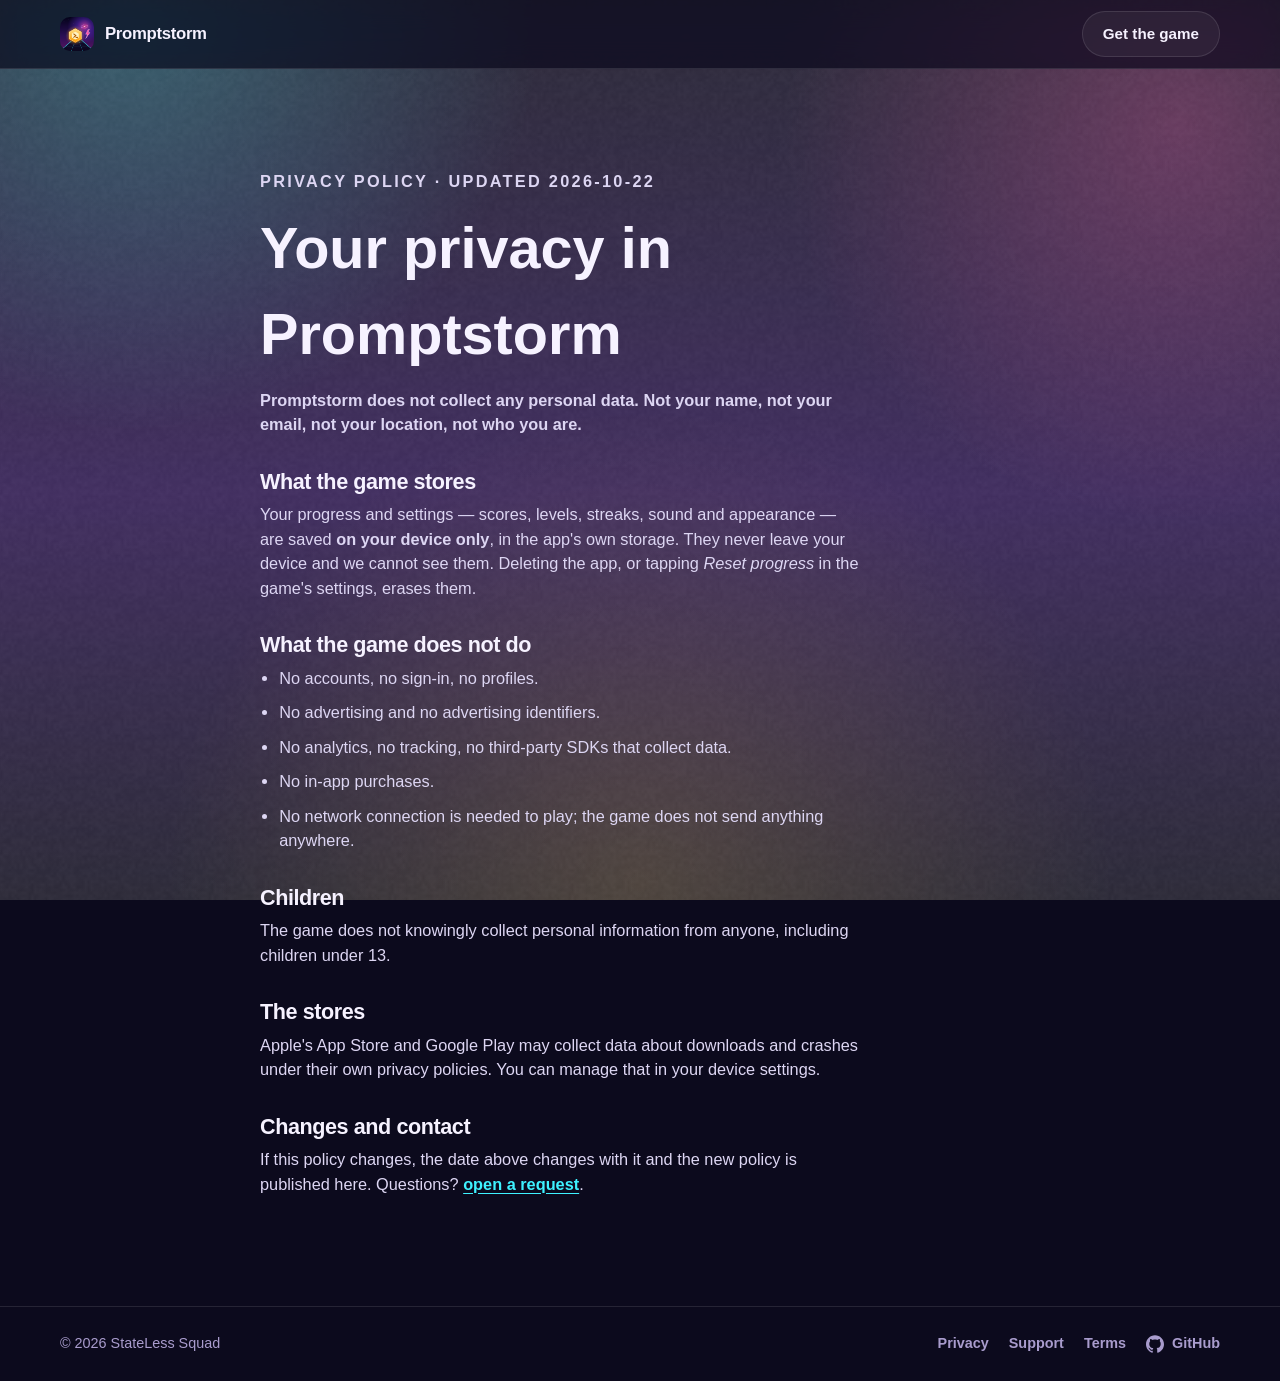
==== privacy/index.html @ 3aef5872 "site: publish Promptstorm" ====
<!doctype html>
<html lang="en" data-theme="dark">
<head>
  <meta charset="utf-8">
  <meta name="viewport" content="width=device-width, initial-scale=1, viewport-fit=cover">
  <meta name="color-scheme" content="dark">
  <title>Privacy policy — Promptstorm</title>
  <meta name="description" content="How Promptstorm handles your data: it stays on your device.">
  <meta name="keywords" content="endless runner, 3d runner, coding, developer, ai tokens, startup, neon, arcade, offline game">
  <link rel="canonical" href="https://statelesssquad.github.io/promptstorm-public/privacy/">
  <meta property="og:type" content="website">
  <meta property="og:title" content="Privacy policy — Promptstorm">
  <meta property="og:description" content="How Promptstorm handles your data: it stays on your device.">
  <meta property="og:image" content="https://statelesssquad.github.io/promptstorm-public/assets/og.png">
  <meta property="og:url" content="https://statelesssquad.github.io/promptstorm-public/privacy/">
  <meta name="twitter:card" content="summary_large_image">
  <meta name="theme-color" content="#0c0a1d">
  <meta name="apple-mobile-web-app-title" content="Promptstorm">
  <link rel="manifest" href="../manifest.webmanifest">
  <link rel="icon" href="../assets/favicon.png">
  <link rel="apple-touch-icon" href="../assets/icon.png">
  
  <link rel="stylesheet" href="../assets/style.css">
  
</head>
<body>
  <svg width="0" height="0" style="position:absolute" aria-hidden="true" focusable="false">
<symbol id="mark-apple" viewBox="0 0 24 24"><path fill="currentColor" d="M12.152 6.896c-.948 0-2.415-1.078-3.96-1.04-2.04.027-3.91 1.183-4.961 3.014-2.117 3.675-.546 9.103 1.519 12.09 1.013 1.454 2.208 3.09 3.792 3.039 1.52-.065 2.09-.987 3.935-.987 1.831 0 2.35.987 3.96.948 1.637-.026 2.676-1.48 3.676-2.948 1.156-1.688 1.636-3.325 1.662-3.415-.039-.013-3.182-1.221-3.22-4.857-.026-3.04 2.48-4.494 2.597-4.559-1.429-2.09-3.623-2.324-4.39-2.376-2-.156-3.675 1.09-4.61 1.09zM15.53 3.83c.843-1.012 1.4-2.427 1.245-3.83-1.207.052-2.662.805-3.532 1.818-.78.896-1.454 2.338-1.273 3.714 1.338.104 2.715-.688 3.559-1.701"/></symbol>
<symbol id="mark-play" viewBox="0 0 24 24"><path fill="#00A0FF" d="M1.1 1.4C1 1.7 1 2.1 1 2.6v18.8c0 .5 0 .9.1 1.2l.1.1L12 12l.1-.1L1.2 1.3l-.1.1z"/><path fill="#FFD400" d="M15.1 8.4l-3.1-3.1-.1.1L4.3 13l.1.1 7.6 7.6 3.1-3.1c.8-.8.8-2 0-2.8l-3-2.7z"/><path fill="#F342A9" d="M15.1 8.4L12 5.3 1.1 16.2c.2.2.4.3.7.5l11.2-6.3 2.1-2z"/><path fill="#20A5F7" d="M15.1 15.2L3.9 9.9c-.3-.2-.5-.3-.7-.5L15 1.6c.9-.8 1.6-.5 2 .1l6.9 6.9c.8.8.8 2 0 2.8l-6.8 6.8z"/></symbol>
<symbol id="mark-web" viewBox="0 0 24 24"><path fill="currentColor" d="M12 2a10 10 0 1 0 0 20 10 10 0 0 0 0-20Zm6.9 6h-3a15.7 15.7 0 0 0-1.4-3.6A8 8 0 0 1 18.9 8ZM12 4.1c.8 1.1 1.5 2.4 1.9 3.9h-3.8c.4-1.5 1.1-2.8 1.9-3.9ZM4.3 14a8.2 8.2 0 0 1 0-4h3.4a16.5 16.5 0 0 0 0 4H4.3Zm.8 2h3a15.7 15.7 0 0 0 1.4 3.6A8 8 0 0 1 5.1 16Zm3-8h-3a8 8 0 0 1 4.4-3.6A15.7 15.7 0 0 0 8.1 8ZM12 19.9c-.8-1.1-1.5-2.4-1.9-3.9h3.8c-.4 1.5-1.1 2.8-1.9 3.9Zm2.3-5.9H9.7a14.7 14.7 0 0 1 0-4h4.6a14.7 14.7 0 0 1 0 4Zm.3 5.6a15.7 15.7 0 0 0 1.4-3.6h3a8 8 0 0 1-4.4 3.6Zm1.7-5.6a16.5 16.5 0 0 0 0-4h3.4a8.2 8.2 0 0 1 0 4h-3.4Z"/></symbol>
<symbol id="mark-github" viewBox="0 0 24 24"><path fill="currentColor" d="M12 .297c-6.63 0-12 5.373-12 12 0 5.303 3.438 9.8 8.205 11.385.6.113.82-.258.82-.577 0-.285-.01-1.04-.015-2.04-3.338.724-4.042-1.61-4.042-1.61C4.422 18.07 3.633 17.7 3.633 17.7c-1.087-.744.084-.729.084-.729 1.205.084 1.838 1.236 1.838 1.236 1.07 1.835 2.809 1.305 3.495.998.108-.776.417-1.305.76-1.605-2.665-.3-5.466-1.332-5.466-5.93 0-1.31.465-2.38 1.235-3.22-.135-.303-.54-1.523.105-3.176 0 0 1.005-.322 3.3 1.23.96-.267 1.98-.399 3-.405 1.02.006 2.04.138 3 .405 2.28-1.552 3.285-1.23 3.285-1.23.645 1.653.24 2.873.12 3.176.765.84 1.23 1.91 1.23 3.22 0 4.61-2.805 5.625-5.475 5.92.42.36.81 1.096.81 2.22 0 1.606-.015 2.896-.015 3.286 0 .315.21.69.825.57C20.565 22.092 24 17.592 24 12.297c0-6.627-5.373-12-12-12"/></symbol>
</svg>
  <div class="aurora" aria-hidden="true"></div>
  <div class="grain" aria-hidden="true"></div>
  <header class="nav">
    <div class="wrap">
      <a class="logo" href="../">
        <img src="../assets/icon.png" alt="" width="34" height="34">
        Promptstorm
      </a>
      <a class="btn btn-ghost" href="../#get">Get the game</a>
    </div>
  </header>
  <main id="top"><article class="legal">
    <div class="wrap narrow">
      <p class="eyebrow">Privacy policy · updated 2026-10-22</p>
      <h1>Your privacy in Promptstorm</h1>
      <p class="lede">Promptstorm does not collect any personal data. Not your name, not your email, not your location, not who you are.</p>

      <h2>What the game stores</h2>
      <p>Your progress and settings — scores, levels, streaks, sound and appearance — are saved <strong>on your device only</strong>, in the app's own storage. They never leave your device and we cannot see them. Deleting the app, or tapping <em>Reset progress</em> in the game's settings, erases them.</p>

      <h2>What the game does not do</h2>
      <ul>
        <li>No accounts, no sign-in, no profiles.</li>
        <li>No advertising and no advertising identifiers.</li>
        <li>No analytics, no tracking, no third-party SDKs that collect data.</li>
        <li>No in-app purchases.</li>
        <li>No network connection is needed to play; the game does not send anything anywhere.</li>
      </ul>

      
      
      

      <h2>Children</h2><p>The game does not knowingly collect personal information from anyone, including children under 13.</p>

      <h2>The stores</h2>
      <p>Apple's App Store and Google Play may collect data about downloads and crashes under their own privacy policies. You can manage that in your device settings.</p>

      <h2>Changes and contact</h2>
      <p>If this policy changes, the date above changes with it and the new policy is published here. Questions? <a href="https://github.com/StatelessSquad/promptstorm-public/issues" rel="noopener">open a request</a>.</p>
    </div>
  </article></main>
  <footer>
    <div class="wrap">
      <span>&copy; 2026 StateLess Squad</span>
      <nav aria-label="Legal">
        <a href="../privacy/">Privacy</a>
        <a href="../support/">Support</a>
        <a href="../terms/">Terms</a>
        <a href="https://github.com/StatelessSquad/promptstorm-public"><svg class="mark" aria-hidden="true"><use href="#mark-github"/></svg>GitHub</a>
      </nav>
    </div>
  </footer>
  <script src="../assets/app.js" defer></script>
</body>
</html>
---- assets/style.css ----
/* The product page — StateLess-Cube's public page, as a template.
 *
 * The same lessons as the games apply: no blur filters on big surfaces, no
 * animated shadows, motion on the compositor only (transform / opacity).
 * The generator writes the game's colours into the tokens at the top.
 */

:root {
  --accent: #3ef2ff;
  --accent2: #ff4fa8;
  --accent3: #ffc23d;
  --grad: linear-gradient(110deg, var(--accent), var(--accent2) 52%, var(--accent3));
  --radius: 28px;
  --ease: cubic-bezier(0.2, 0.8, 0.2, 1);
  --max: 1160px;
  --pad: clamp(20px, 5vw, 40px);
  --bg: #0c0a1d;
  --bg2: #2a0f55;
  --surface: rgba(255, 255, 255, 0.05);
  --surface-2: rgba(255, 255, 255, 0.1);
  --border: rgba(255, 255, 255, 0.11);
  --text: #f6f2ff;
  --text-2: #ddd6f3;
  --muted: #a99ccd;
  --shadow: rgba(8, 4, 24, 0.6);
  --phone: linear-gradient(160deg, #3b3160, #16122a 45%, #2a2347);
  --glow: 32%;
  --grain: 0.3;
  color-scheme: dark;
}

* {
  box-sizing: border-box;
  margin: 0;
  padding: 0;
}

html {
  scroll-behavior: smooth;
  overflow-x: clip;
}

body {
  font-family:
    ui-rounded, "SF Pro Rounded", -apple-system, BlinkMacSystemFont, "Segoe UI", Inter, Roboto, Arial,
    sans-serif;
  background: var(--bg);
  color: var(--text);
  line-height: 1.5;
  -webkit-font-smoothing: antialiased;
  overflow-x: hidden;
}

img,
video,
svg {
  display: block;
  max-width: 100%;
}

img {
  height: auto;
}

a {
  color: inherit;
  text-decoration: none;
}

/* -- ambient backdrop (gradients only, no blur filters) ------------------ */

.aurora {
  position: fixed;
  inset: 0;
  z-index: -2;
  pointer-events: none;
  background:
    radial-gradient(
      52vw 52vw at 10% 2%,
      color-mix(in srgb, var(--accent) var(--glow), transparent),
      transparent 62%
    ),
    radial-gradient(
      48vw 48vw at 92% 14%,
      color-mix(in srgb, var(--accent2) var(--glow), transparent),
      transparent 64%
    ),
    radial-gradient(
      56vw 56vw at 50% 98%,
      color-mix(in srgb, var(--accent3) calc(var(--glow) * 0.6), transparent),
      transparent 66%
    ),
    linear-gradient(180deg, var(--bg), var(--bg2) 55%, var(--bg));
}

.grain {
  position: fixed;
  inset: 0;
  z-index: -1;
  pointer-events: none;
  opacity: var(--grain);
  background-image: url("grain.png");
  background-size: 180px;
}

.wrap {
  width: min(100% - (var(--pad) * 2), var(--max));
  margin-inline: auto;
}

.narrow {
  --max: 760px;
}

/* -- nav ----------------------------------------------------------------- */

.nav {
  position: sticky;
  top: 0;
  z-index: 20;
  background: color-mix(in srgb, var(--bg) 72%, transparent);
  backdrop-filter: saturate(150%) blur(14px);
  -webkit-backdrop-filter: saturate(150%) blur(14px);
  border-bottom: 1px solid var(--border);
}

.nav .wrap {
  display: flex;
  align-items: center;
  justify-content: space-between;
  gap: 16px;
  height: 68px;
}

.logo {
  display: inline-flex;
  align-items: center;
  gap: 11px;
  font-weight: 800;
  font-size: 1.05rem;
  letter-spacing: -0.02em;
}

.logo img {
  border-radius: 10px;
}

.btn {
  display: inline-flex;
  align-items: center;
  gap: 9px;
  padding: 11px 20px;
  border-radius: 999px;
  font-weight: 700;
  font-size: 0.95rem;
  border: 1px solid var(--border);
  background: var(--surface);
  color: var(--text);
  transition:
    transform 0.2s var(--ease),
    background 0.2s var(--ease);
}

.btn:hover {
  transform: translateY(-2px);
  background: var(--surface-2);
}

/* -- store buttons ------------------------------------------------------- */

.stores {
  display: flex;
  flex-wrap: wrap;
  gap: 14px;
}

.store {
  display: inline-flex;
  align-items: center;
  gap: 12px;
  padding: 12px 22px 12px 18px;
  border-radius: 999px;
  border: 1px solid var(--border);
  background: var(--surface);
  font-weight: 700;
  line-height: 1.15;
  transition:
    transform 0.2s var(--ease),
    background 0.2s var(--ease);
}

a.store:hover {
  transform: translateY(-2px);
  background: var(--surface-2);
}

.store small {
  display: block;
  font-weight: 600;
  font-size: 0.72rem;
  letter-spacing: 0.02em;
  color: var(--muted);
}

.mark {
  width: 22px;
  height: 22px;
  flex: none;
}

.mark-apple {
  margin-top: -2px;
}

/* -- hero ---------------------------------------------------------------- */

.hero {
  padding: clamp(36px, 6vw, 74px) 0 clamp(20px, 3vw, 40px);
  overflow-x: clip;
}

.hero .wrap {
  display: grid;
  grid-template-columns: 1fr minmax(280px, 0.86fr);
  align-items: center;
  gap: clamp(28px, 5vw, 70px);
}

.hero-copy {
  min-width: 0;
}

h1 {
  font-size: clamp(2.6rem, 7.4vw, 6rem);
}

/* The wordmark fits its column whatever the name's length: ~0.56em a letter. */
.hero h1 {
  font-size: clamp(2.2rem, min(7.4vw, calc(min(46vw, 560px) / (var(--chars, 8) * 0.56))), 6rem);
  font-weight: 800;
  line-height: 0.94;
  letter-spacing: -0.045em;
  text-wrap: balance;
}

.grad {
  background: var(--grad);
  -webkit-background-clip: text;
  background-clip: text;
  color: transparent;
}

.lede {
  margin-top: 18px;
  font-size: clamp(1.15rem, 2.2vw, 1.6rem);
  font-weight: 600;
  color: var(--muted);
  text-wrap: pretty;
}

.hero .stores {
  margin-top: clamp(26px, 4vw, 38px);
}

.hero-media {
  position: relative;
  display: flex;
  justify-content: center;
}

.phone {
  position: relative;
  width: clamp(230px, 27vw, 310px);
  aspect-ratio: 9 / 19.5;
  border-radius: 44px;
  padding: 9px;
  background: var(--phone);
  box-shadow:
    0 2px 0 rgba(255, 255, 255, 0.16) inset,
    0 40px 90px var(--shadow),
    0 0 90px color-mix(in srgb, var(--accent2) 35%, transparent);
  animation: float 7s ease-in-out infinite;
}

.phone video,
.phone .screen {
  width: 100%;
  height: 100%;
  object-fit: cover;
  object-position: top;
  border-radius: 36px;
  background: var(--bg2);
}

.notch {
  position: absolute;
  top: 18px;
  left: 50%;
  transform: translateX(-50%);
  width: 31%;
  height: 20px;
  border-radius: 999px;
  background: #0a0714;
  z-index: 2;
}

.video-play {
  position: absolute;
  left: 50%;
  bottom: 22px;
  transform: translateX(-50%);
  display: inline-flex;
  align-items: center;
  gap: 8px;
  padding: 10px 18px;
  border: 0;
  border-radius: 999px;
  background: var(--grad);
  color: #fff;
  font: inherit;
  font-weight: 700;
  cursor: pointer;
}

.video-play[hidden] {
  display: none;
}

.peek {
  position: absolute;
  top: 50%;
  width: clamp(130px, 17vw, 200px);
  border-radius: 24px;
  border: 1px solid var(--border);
  opacity: 0.5;
  pointer-events: none;
}

.peek-l {
  left: 0;
  transform: translateY(-54%) rotate(-11deg);
}

.peek-r {
  right: 0;
  transform: translateY(-46%) rotate(11deg);
}

@keyframes float {
  50% {
    transform: translateY(-14px);
  }
}

/* -- the rules, in three words ------------------------------------------- */

.rules {
  padding: clamp(24px, 4vw, 44px) 0;
}

.rules .wrap {
  display: flex;
  flex-wrap: wrap;
  justify-content: center;
  gap: clamp(14px, 4vw, 44px);
}

.rule {
  display: inline-flex;
  align-items: center;
  gap: 12px;
  padding: 14px 26px;
  border-radius: 999px;
  border: 1px solid var(--border);
  background: var(--surface);
  font-size: clamp(1rem, 2vw, 1.2rem);
  font-weight: 700;
}

.rule span {
  font-size: 1.4em;
  line-height: 1;
}

/* -- feature blocks ------------------------------------------------------ */

.feature {
  padding: clamp(44px, 6vw, 84px) 0;
}

.feature .wrap {
  display: grid;
  grid-template-columns: 1fr 1fr;
  align-items: center;
  gap: clamp(30px, 6vw, 80px);
}

.feature-flip .feature-copy {
  order: 2;
}

h2 {
  font-size: clamp(2rem, 5.4vw, 3.9rem);
  font-weight: 800;
  line-height: 1;
  letter-spacing: -0.04em;
  text-wrap: balance;
}

.feature-copy p {
  margin-top: 16px;
  font-size: clamp(1.05rem, 2vw, 1.35rem);
  font-weight: 600;
  color: var(--muted);
}

.feature-art {
  display: flex;
  justify-content: center;
  min-width: 0;
}

.single img,
.fan img {
  border-radius: 26px;
  border: 1px solid var(--border);
  box-shadow: 0 30px 70px var(--shadow);
}

.single img {
  width: clamp(210px, 25vw, 290px);
}

.fan {
  position: relative;
  display: flex;
  justify-content: center;
  align-items: center;
  max-width: 100%;
}

/* The overlap is margin, not transform, so the row really is this narrow. */
.fan img {
  width: clamp(132px, 15.5vw, 195px);
}

.fan img:first-child {
  transform: rotate(-9deg);
  margin-right: clamp(-54px, -4.2vw, -30px);
  z-index: 1;
}

.fan img:nth-child(2) {
  position: relative;
  z-index: 3;
}

.fan img:last-child {
  transform: rotate(9deg);
  margin-left: clamp(-54px, -4.2vw, -30px);
  z-index: 2;
}

.section-title {
  font-size: clamp(1.6rem, 3.6vw, 2.6rem);
  text-align: center;
  margin-bottom: clamp(20px, 3vw, 32px);
}

/* -- the worlds shelf ---------------------------------------------------- */

.worlds {
  padding: clamp(20px, 4vw, 40px) 0 clamp(50px, 8vw, 90px);
}

.shelf {
  display: grid;
  grid-template-columns: repeat(var(--narrow, 3), 1fr);
  gap: 12px;
}

@media (min-width: 1000px) {
  .shelf {
    grid-template-columns: repeat(var(--wide, 9), 1fr);
  }
}

.world {
  display: flex;
  flex-direction: column;
  align-items: center;
  gap: 10px;
  padding: 18px 10px;
  border-radius: 22px;
  border: 1px solid var(--border);
  background: var(--surface);
  font-weight: 700;
  font-size: 0.95rem;
  text-align: center;
  transition:
    transform 0.2s var(--ease),
    background 0.2s var(--ease);
}

.world:hover {
  transform: translateY(-4px);
  background: var(--surface-2);
}

.dot {
  display: grid;
  place-items: center;
  width: 46px;
  height: 46px;
  border-radius: 15px;
  font-size: 1.3rem;
  color: #130d24;
  box-shadow: 0 8px 20px var(--shadow);
}

/* -- modes ----------------------------------------------------------------- */

.modes {
  padding: clamp(30px, 5vw, 60px) 0;
}

.mode-grid {
  display: grid;
  grid-template-columns: repeat(auto-fit, minmax(220px, 1fr));
  gap: 14px;
}

.mode {
  padding: 24px;
  border-radius: var(--radius);
  border: 1px solid var(--border);
  background: var(--surface);
}

.mode-icon {
  font-size: 2rem;
}

.mode h3 {
  margin-top: 10px;
  font-size: 1.25rem;
  letter-spacing: -0.02em;
}

.mode p {
  margin-top: 6px;
  color: var(--muted);
  font-weight: 600;
}

/* -- get it -------------------------------------------------------------- */

.get {
  padding: 0 0 clamp(60px, 9vw, 110px);
}

.get .wrap {
  display: flex;
  flex-direction: column;
  align-items: center;
  gap: 22px;
  padding: clamp(42px, 7vw, 76px) var(--pad);
  border-radius: var(--radius);
  border: 1px solid var(--border);
  background:
    radial-gradient(70% 120% at 50% 0%, color-mix(in srgb, var(--accent2) 30%, transparent), transparent 70%),
    var(--surface);
  text-align: center;
}

.get img {
  border-radius: 22px;
  box-shadow: 0 20px 50px var(--shadow);
}

.get-line {
  margin-top: -8px;
  color: var(--muted);
  font-weight: 600;
  font-size: 1.1rem;
}

.get .stores {
  justify-content: center;
}

.promises {
  display: flex;
  flex-wrap: wrap;
  justify-content: center;
  gap: 8px 18px;
  list-style: none;
  color: var(--muted);
  font-weight: 700;
  font-size: 0.9rem;
}

.promises li::before {
  content: "✓ ";
  color: var(--accent);
}

/* -- questions and the legal pages ------------------------------------------ */

.faq {
  padding: 0 0 clamp(50px, 8vw, 90px);
}

.faq .wrap {
  max-width: 760px;
}

details {
  border-bottom: 1px solid var(--border);
  padding: 16px 0;
}

summary {
  cursor: pointer;
  font-weight: 750;
  font-size: 1.05rem;
  list-style: none;
}

summary::-webkit-details-marker {
  display: none;
}

summary::after {
  content: "+";
  float: right;
  color: var(--muted);
  font-weight: 600;
}

details[open] summary::after {
  content: "−";
}

details p {
  margin-top: 8px;
  color: var(--muted);
  font-weight: 550;
}

.legal {
  padding: clamp(40px, 7vw, 90px) 0 clamp(60px, 9vw, 110px);
}

.legal h1 {
  font-size: clamp(2.2rem, 6vw, 3.6rem);
}

.legal h2 {
  font-size: 1.35rem;
  letter-spacing: -0.02em;
  margin-top: 34px;
}

.legal p,
.legal li {
  margin-top: 10px;
  color: var(--text-2);
  font-size: 1.02rem;
  max-width: 66ch;
}

.legal ul {
  padding-left: 1.2em;
}

.legal a,
.legal summary + p a {
  color: var(--accent);
  font-weight: 700;
  text-decoration: underline;
  text-underline-offset: 3px;
}

.legal details {
  margin-top: 6px;
}

.eyebrow {
  font-size: 0.78rem;
  font-weight: 800;
  letter-spacing: 0.14em;
  text-transform: uppercase;
  color: var(--muted);
  margin-bottom: 12px;
}

/* -- footer -------------------------------------------------------------- */

footer {
  border-top: 1px solid var(--border);
  padding: 26px 0;
  color: var(--muted);
  font-size: 0.9rem;
}

footer .wrap {
  display: flex;
  align-items: center;
  justify-content: space-between;
  gap: 16px;
}

footer nav {
  display: flex;
  flex-wrap: wrap;
  gap: 8px 20px;
}

footer a {
  display: inline-flex;
  align-items: center;
  gap: 8px;
  font-weight: 700;
}

footer a:hover {
  color: var(--text);
}

footer .mark {
  width: 18px;
  height: 18px;
}

a:focus-visible,
button:focus-visible,
summary:focus-visible {
  outline: 2px solid var(--accent);
  outline-offset: 3px;
  border-radius: 8px;
}

/* -- reveal on scroll (only hidden when JS can bring it back) ------------ */

.js .reveal {
  opacity: 0;
  transform: translateY(20px);
}

.js .reveal.in {
  opacity: 1;
  transform: none;
  transition:
    opacity 0.7s var(--ease),
    transform 0.7s var(--ease);
}

/* -- narrow screens ------------------------------------------------------ */

@media (max-width: 900px) {
  .hero .wrap,
  .feature .wrap {
    grid-template-columns: 1fr;
    text-align: center;
  }

  .hero .stores,
  .rules .wrap {
    justify-content: center;
  }

  .hero-copy {
    display: flex;
    flex-direction: column;
    align-items: center;
  }

  .hero h1 {
    font-size: clamp(2rem, calc((100vw - 48px) / (var(--chars, 8) * 0.56)), 4.4rem);
  }

  .hero-media {
    margin-top: 10px;
  }

  .feature-flip .feature-copy {
    order: 0;
  }

  .phone {
    width: clamp(240px, 62vw, 300px);
  }

  .peek {
    width: clamp(120px, 30vw, 170px);
  }

  .single img {
    width: clamp(200px, 58vw, 280px);
  }

  .fan img {
    width: 30vw;
    max-width: 180px;
  }

  .fan img:first-child {
    margin-right: -6vw;
  }

  .fan img:last-child {
    margin-left: -6vw;
  }

  footer .wrap {
    flex-direction: column;
  }
}

@media (max-width: 420px) {
  .peek {
    display: none;
  }

  .rules .wrap {
    gap: 9px;
  }

  .rule {
    padding: 12px 15px;
    gap: 7px;
    font-size: 0.95rem;
  }

  .rule span {
    font-size: 1.2em;
  }

  .store {
    flex: 1 1 100%;
    justify-content: center;
  }
}

@media (prefers-reduced-motion: reduce) {
  html {
    scroll-behavior: auto;
  }

  .phone {
    animation: none;
  }

  * {
    transition-duration: 0.01ms !important;
  }
}
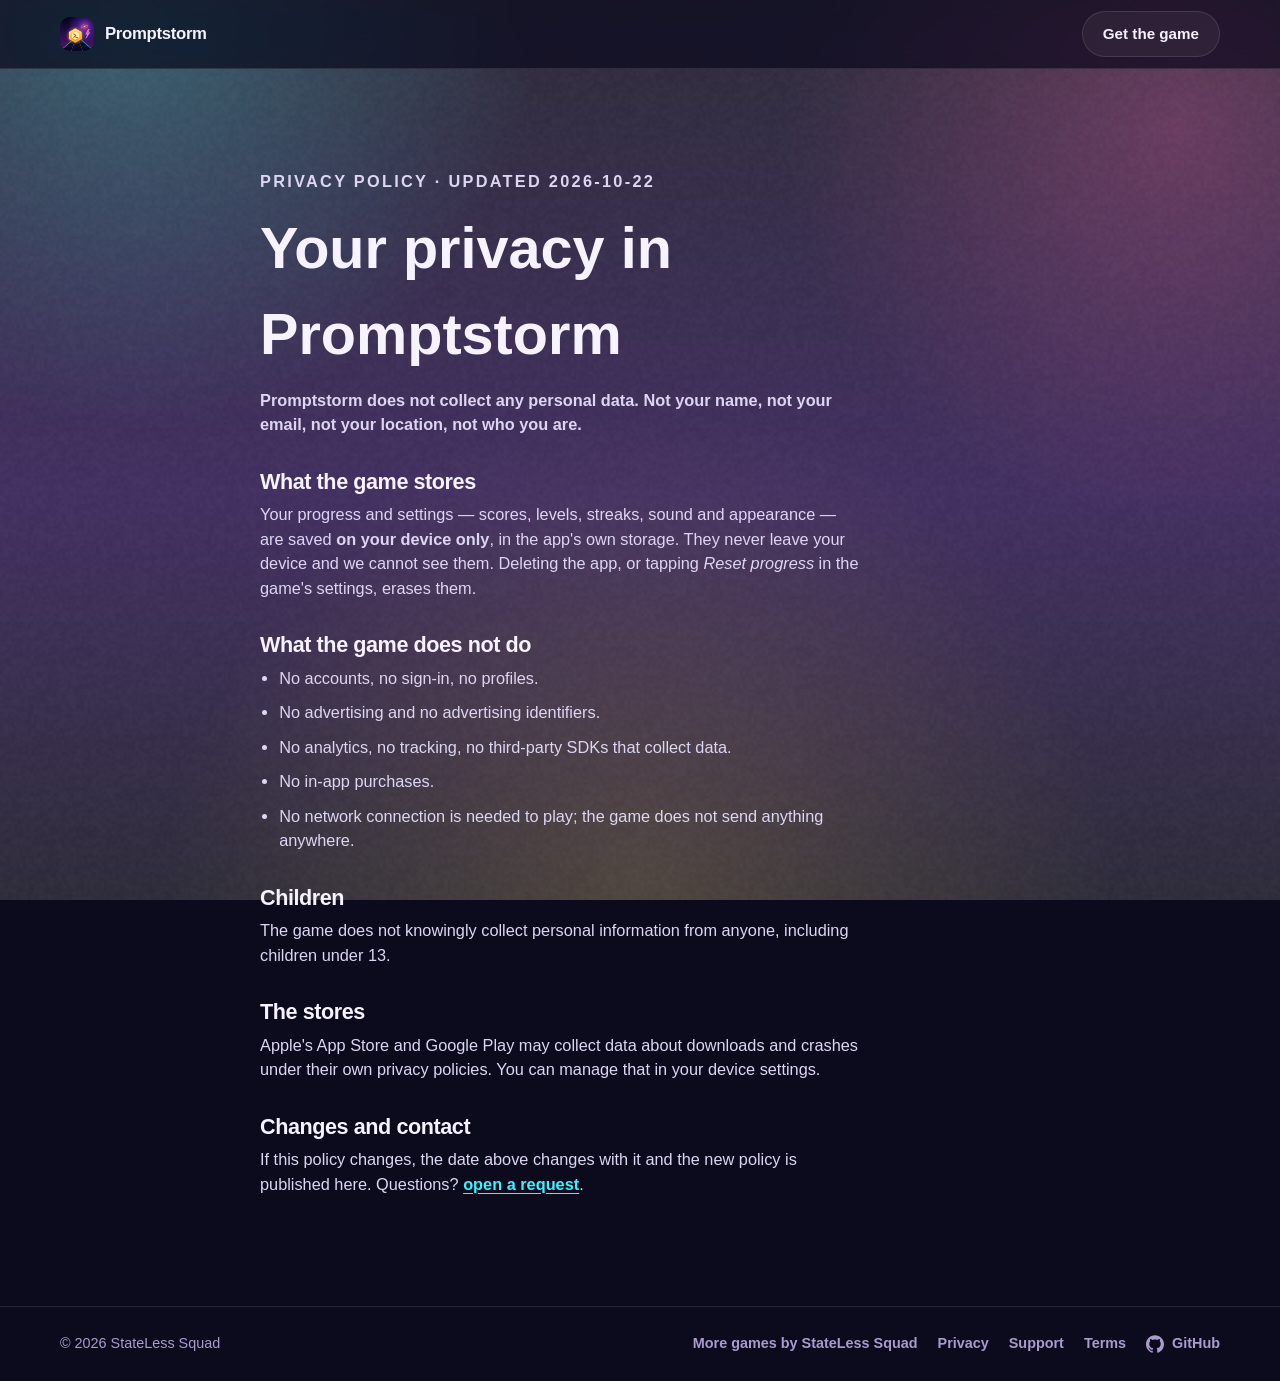
==== commit 814fe5f3: "site: publish Promptstorm" ====
--- a/privacy/index.html
+++ b/privacy/index.html
@@ -5,15 +5,25 @@
   <meta name="viewport" content="width=device-width, initial-scale=1, viewport-fit=cover">
   <meta name="color-scheme" content="dark">
   <title>Privacy policy — Promptstorm</title>
-  <meta name="description" content="How Promptstorm handles your data: it stays on your device.">
+  <meta name="description" content="How Promptstorm by StateLess Squad handles your data: it collects none, and your progress stays on your device.">
+  <meta name="robots" content="index, follow, max-image-preview:large">
   <meta name="keywords" content="endless runner, 3d runner, coding, developer, ai tokens, startup, neon, arcade, offline game">
   <link rel="canonical" href="https://statelesssquad.github.io/promptstorm-public/privacy/">
   <meta property="og:type" content="website">
+  <meta property="og:site_name" content="StateLess Squad">
+  <meta property="og:locale" content="en_US">
   <meta property="og:title" content="Privacy policy — Promptstorm">
-  <meta property="og:description" content="How Promptstorm handles your data: it stays on your device.">
+  <meta property="og:description" content="How Promptstorm by StateLess Squad handles your data: it collects none, and your progress stays on your device.">
   <meta property="og:image" content="https://statelesssquad.github.io/promptstorm-public/assets/og.png">
+  <meta property="og:image:width" content="1200">
+  <meta property="og:image:height" content="630">
+  <meta property="og:image:alt" content="Promptstorm: Vibe code. Dodge the hype.">
   <meta property="og:url" content="https://statelesssquad.github.io/promptstorm-public/privacy/">
   <meta name="twitter:card" content="summary_large_image">
+  <meta name="twitter:title" content="Privacy policy — Promptstorm">
+  <meta name="twitter:description" content="How Promptstorm by StateLess Squad handles your data: it collects none, and your progress stays on your device.">
+  <meta name="twitter:image" content="https://statelesssquad.github.io/promptstorm-public/assets/og.png">
+  <meta name="twitter:image:alt" content="Promptstorm: Vibe code. Dodge the hype.">
   <meta name="theme-color" content="#0c0a1d">
   <meta name="apple-mobile-web-app-title" content="Promptstorm">
   <link rel="manifest" href="../manifest.webmanifest">
@@ -76,6 +86,7 @@
     <div class="wrap">
       <span>&copy; 2026 StateLess Squad</span>
       <nav aria-label="Legal">
+        <a href="https://statelesssquad.github.io/stateless-squad-game-publisher-public/">More games by StateLess Squad</a>
         <a href="../privacy/">Privacy</a>
         <a href="../support/">Support</a>
         <a href="../terms/">Terms</a>
--- a/assets/style.css
+++ b/assets/style.css
@@ -856,3 +856,608 @@
     transition-duration: 0.01ms !important;
   }
 }
+
+/* == the immersive layout ===================================================
+ * site.json "layout": "immersive". The game fills the hero edge to edge and
+ * the features are full-bleed chapters. Same rules as above: gradients, not
+ * blur filters; motion is transform and opacity; all of it stops under
+ * prefers-reduced-motion.
+ */
+
+/* clip, not hidden: a hidden body is a scroll container, and the pinned sequence would not stick. */
+body.immersive {
+  overflow-x: clip;
+}
+
+/* The game is the light here: a deeper, quieter backdrop. */
+.immersive .aurora {
+  opacity: 0.5;
+}
+
+.immersive .grain {
+  opacity: calc(var(--grain) * 0.4);
+}
+
+.immersive .nav {
+  position: fixed;
+  inset: 0 0 auto;
+  background: transparent;
+  border-bottom-color: transparent;
+  backdrop-filter: none;
+  -webkit-backdrop-filter: none;
+  transition:
+    background 0.3s var(--ease),
+    border-color 0.3s var(--ease);
+}
+
+.immersive .nav.scrolled {
+  background: color-mix(in srgb, var(--bg) 78%, transparent);
+  border-bottom-color: var(--border);
+  backdrop-filter: saturate(150%) blur(14px);
+  -webkit-backdrop-filter: saturate(150%) blur(14px);
+}
+
+.immersive .eyebrow {
+  color: var(--accent);
+}
+
+/* -- hero: the game, full screen ------------------------------------------ */
+
+.hero-x {
+  position: relative;
+  min-height: 100svh;
+  display: flex;
+  align-items: flex-end;
+  padding: 120px 0 clamp(72px, 12vh, 132px);
+  overflow: hidden;
+  isolation: isolate;
+}
+
+.hero-x-stage,
+.hero-x-stage > * {
+  position: absolute;
+  inset: 0;
+  width: 100%;
+  height: 100%;
+}
+
+.hero-x-stage {
+  z-index: -1;
+  background: var(--bg2);
+}
+
+.hero-x-poster img,
+.hero-x-video {
+  width: 100%;
+  height: 100%;
+  object-fit: cover;
+  object-position: 50% 40%;
+}
+
+/* The video fades in over its poster once it plays: no black flash. */
+.hero-x-video {
+  opacity: 0;
+  transition: opacity 0.8s var(--ease);
+}
+
+.hero-x-video.playing {
+  opacity: 1;
+}
+
+.fx {
+  pointer-events: none;
+}
+
+.hero-x-shade {
+  background:
+    linear-gradient(90deg, var(--bg) 0%, color-mix(in srgb, var(--bg) 82%, transparent) 30%, transparent 62%),
+    linear-gradient(0deg, var(--bg) 0%, color-mix(in srgb, var(--bg) 40%, transparent) 26%, transparent 46%),
+    linear-gradient(180deg, color-mix(in srgb, var(--bg) 70%, transparent) 0%, transparent 18%);
+}
+
+/* A soft light that follows the pointer (moved with transform only). */
+.hero-x-glow {
+  width: 46vmax;
+  height: 46vmax;
+  inset: auto;
+  left: 0;
+  top: 0;
+  border-radius: 50%;
+  background: radial-gradient(closest-side, color-mix(in srgb, var(--accent) 30%, transparent), transparent);
+  opacity: 0;
+  transform: translate(-50%, -50%);
+  transition: opacity 0.6s var(--ease);
+  mix-blend-mode: screen;
+  pointer-events: none;
+}
+
+.hero-x-glow.on {
+  opacity: 1;
+}
+
+.hero-x-copy {
+  position: relative;
+}
+
+.hero-x h1 {
+  font-size: clamp(4rem, min(15vw, calc(84vw / (var(--chars, 8) * 0.6))), 13rem);
+  font-weight: 850;
+  line-height: 0.86;
+  letter-spacing: -0.06em;
+  margin-left: -0.04em;
+}
+
+.hero-x h1 .grad {
+  background-size: 220% 100%;
+  animation: shimmer 6s ease-in-out infinite alternate;
+}
+
+.hero-x .lede {
+  color: var(--text-2);
+  font-size: clamp(1.25rem, 2.6vw, 2rem);
+  max-width: 22ch;
+}
+
+.hero-x .stores {
+  margin-top: clamp(24px, 4vh, 40px);
+}
+
+.immersive .store {
+  background: color-mix(in srgb, var(--bg) 55%, transparent);
+  backdrop-filter: blur(10px);
+  -webkit-backdrop-filter: blur(10px);
+}
+
+.hero-x-in {
+  animation: rise 1s var(--ease) both;
+}
+
+.hero-x-in:nth-child(2) {
+  animation-delay: 0.08s;
+}
+
+.hero-x-in:nth-child(3) {
+  animation-delay: 0.2s;
+}
+
+.hero-x-in:nth-child(4) {
+  animation-delay: 0.32s;
+}
+
+.scroll-cue {
+  position: absolute;
+  left: 50%;
+  bottom: 22px;
+  width: 26px;
+  height: 42px;
+  margin-left: -13px;
+  border-radius: 999px;
+  border: 2px solid color-mix(in srgb, var(--text) 45%, transparent);
+}
+
+.scroll-cue span {
+  position: absolute;
+  left: 50%;
+  top: 8px;
+  width: 4px;
+  height: 8px;
+  margin-left: -2px;
+  border-radius: 2px;
+  background: var(--text);
+  animation: cue 1.8s var(--ease) infinite;
+}
+
+@keyframes shimmer {
+  to {
+    background-position: 100% 0;
+  }
+}
+
+@keyframes rise {
+  from {
+    opacity: 0;
+    transform: translateY(28px);
+  }
+}
+
+@keyframes cue {
+  60%,
+  100% {
+    opacity: 0;
+    transform: translateY(14px);
+  }
+}
+
+/* -- the rules, glowing ------------------------------------------------------ */
+
+.immersive .rules {
+  padding: clamp(40px, 7vw, 80px) 0 clamp(20px, 4vw, 40px);
+}
+
+.immersive .rule {
+  font-size: clamp(1.1rem, 2.4vw, 1.5rem);
+  padding: 16px 30px;
+  box-shadow: 0 0 0 1px color-mix(in srgb, var(--accent) 22%, transparent) inset;
+}
+
+/* -- chapters: one big shot each ------------------------------------------- */
+
+.chapter {
+  position: relative;
+  padding: clamp(60px, 10vw, 140px) 0;
+}
+
+.chapter .wrap,
+.evolve .wrap {
+  display: grid;
+  grid-template-columns: 1fr 1fr;
+  align-items: center;
+  gap: clamp(30px, 6vw, 90px);
+}
+
+.chapter-flip .feature-copy {
+  order: 2;
+}
+
+.chapter-no {
+  font-size: clamp(3.4rem, 8vw, 6.5rem);
+  font-weight: 850;
+  line-height: 1;
+  letter-spacing: -0.05em;
+  color: transparent;
+  -webkit-text-stroke: 1.5px color-mix(in srgb, var(--accent) 70%, transparent);
+  margin-bottom: 10px;
+}
+
+.immersive h2 {
+  font-size: clamp(2.4rem, 6vw, 4.8rem);
+}
+
+.immersive .feature-copy p:not(.chapter-no) {
+  margin-top: 18px;
+  font-size: clamp(1.1rem, 2vw, 1.4rem);
+  font-weight: 600;
+  color: var(--muted);
+  max-width: 34ch;
+}
+
+.chapter-art {
+  position: relative;
+  display: flex;
+  justify-content: center;
+}
+
+/* The light behind a shot: a gradient, never a blur. */
+.chapter-art::before,
+.evolve-art::before {
+  content: "";
+  position: absolute;
+  inset: -12% -18%;
+  z-index: -1;
+  background:
+    radial-gradient(closest-side, color-mix(in srgb, var(--accent2) 42%, transparent), transparent),
+    radial-gradient(40% 40% at 70% 70%, color-mix(in srgb, var(--accent3) 30%, transparent), transparent);
+}
+
+.chapter-art img,
+.evolve-art img {
+  /* a phone shot is ~2.17× as tall as wide: it always fits the screen's height */
+  width: min(clamp(250px, 30vw, 380px), calc((100svh - 190px) * 0.46));
+  border-radius: 34px;
+  box-shadow:
+    0 0 0 1px color-mix(in srgb, var(--accent) 28%, transparent),
+    0 50px 120px var(--shadow);
+  transform: translateY(calc(var(--p, 0) * -40px));
+}
+
+/* -- the sequence: pinned, it steps through three shots ------------------- */
+
+.evolve {
+  position: relative;
+  height: calc(var(--steps) * 85svh);
+}
+
+.evolve-pin {
+  position: sticky;
+  top: 0;
+  height: 100svh;
+  display: flex;
+  align-items: center;
+}
+
+.steps {
+  list-style: none;
+  display: flex;
+  flex-wrap: wrap;
+  gap: 10px;
+  margin-top: 28px;
+}
+
+.steps li {
+  display: inline-flex;
+  align-items: center;
+  gap: 10px;
+  padding: 10px 18px 10px 10px;
+  border-radius: 999px;
+  border: 1px solid var(--border);
+  background: var(--surface);
+  font-weight: 750;
+  color: var(--muted);
+  transition:
+    color 0.4s var(--ease),
+    background 0.4s var(--ease),
+    transform 0.4s var(--ease);
+}
+
+.steps span {
+  display: grid;
+  place-items: center;
+  width: 28px;
+  height: 28px;
+  border-radius: 50%;
+  background: var(--surface-2);
+  font-size: 0.85rem;
+}
+
+.steps li.on {
+  color: var(--text);
+  background: color-mix(in srgb, var(--accent2) 30%, transparent);
+  transform: translateY(-2px);
+}
+
+.steps li.on span {
+  background: var(--grad);
+  color: #fff;
+}
+
+.evolve-art {
+  position: relative;
+  display: grid;
+  justify-items: center;
+}
+
+.evolve-art img {
+  grid-area: 1 / 1;
+  opacity: 0;
+  transform: scale(0.94) rotate(-2deg);
+  transition:
+    opacity 0.6s var(--ease),
+    transform 0.8s var(--ease);
+}
+
+.evolve-art img.on {
+  opacity: 1;
+  transform: none;
+}
+
+.evolve-bar {
+  grid-area: 2 / 1;
+  width: clamp(160px, 20vw, 240px);
+  height: 4px;
+  margin-top: 26px;
+  border-radius: 4px;
+  background: var(--surface-2);
+  overflow: hidden;
+}
+
+.evolve-bar i {
+  display: block;
+  height: 100%;
+  background: var(--grad);
+  transform-origin: left;
+  transform: scaleX(var(--progress, 0));
+}
+
+/* -- the shelf, modes and the card ------------------------------------------ */
+
+.immersive .world:hover .dot {
+  transform: scale(1.12) rotate(-6deg);
+}
+
+.immersive .dot {
+  transition: transform 0.3s var(--ease);
+  box-shadow:
+    0 8px 24px var(--shadow),
+    0 0 26px color-mix(in srgb, var(--accent) 30%, transparent);
+}
+
+.immersive .mode {
+  position: relative;
+  overflow: hidden;
+  padding: 30px;
+}
+
+.immersive .mode::after {
+  content: "";
+  position: absolute;
+  inset: auto -30% -60% auto;
+  width: 70%;
+  aspect-ratio: 1;
+  background: radial-gradient(closest-side, color-mix(in srgb, var(--accent2) 30%, transparent), transparent);
+  pointer-events: none;
+}
+
+.immersive .mode-icon {
+  font-size: 2.6rem;
+}
+
+@property --spin {
+  syntax: "<angle>";
+  inherits: false;
+  initial-value: 0deg;
+}
+
+/* A light that runs round the card's edge. */
+.immersive .get .wrap {
+  position: relative;
+  border: 0;
+  isolation: isolate;
+}
+
+.immersive .get .wrap::before {
+  content: "";
+  position: absolute;
+  inset: 0;
+  z-index: -1;
+  padding: 1.5px;
+  border-radius: inherit;
+  background:
+    conic-gradient(
+      from var(--spin),
+      transparent 0 62%,
+      var(--accent) 76%,
+      var(--accent3) 84%,
+      transparent 92%
+    ),
+    var(--border);
+  -webkit-mask:
+    linear-gradient(#000 0 0) content-box,
+    linear-gradient(#000 0 0);
+  -webkit-mask-composite: xor;
+  mask-composite: exclude;
+  animation: spin 7s linear infinite;
+}
+
+@keyframes spin {
+  to {
+    --spin: 360deg;
+  }
+}
+
+/* -- phones: the shots go edge to edge -------------------------------------- */
+
+@media (max-width: 900px) {
+  .chapter .wrap,
+  .evolve .wrap {
+    grid-template-columns: 1fr;
+    text-align: center;
+  }
+
+  .chapter-flip .feature-copy {
+    order: 0;
+  }
+
+  .immersive .feature-copy p:not(.chapter-no) {
+    margin-inline: auto;
+  }
+
+  .steps {
+    justify-content: center;
+  }
+
+  .evolve {
+    height: calc(var(--steps) * 80svh);
+  }
+
+  .evolve .wrap {
+    gap: 22px;
+  }
+
+  /* the pinned sequence fits a phone's height: a compact title, one row of steps */
+  .evolve-pin {
+    padding-top: 64px;
+  }
+
+  .evolve .chapter-no {
+    display: none;
+  }
+
+  .evolve h2 {
+    font-size: clamp(1.9rem, 8vw, 2.6rem);
+  }
+
+  .immersive .evolve .feature-copy p {
+    margin-top: 10px;
+    font-size: 1rem;
+  }
+
+  .evolve .steps {
+    flex-wrap: nowrap;
+    gap: 6px;
+    margin-top: 16px;
+  }
+
+  .evolve .steps li {
+    padding: 6px 12px 6px 6px;
+    gap: 6px;
+    font-size: 0.9rem;
+  }
+
+  .evolve .steps span {
+    width: 22px;
+    height: 22px;
+  }
+
+  .evolve-art img {
+    width: min(56vw, 20svh);
+    border-radius: 22px;
+  }
+
+  .evolve-bar {
+    margin-top: 14px;
+  }
+
+  .hero-x h1 {
+    font-size: clamp(3.4rem, calc(88vw / (var(--chars, 8) * 0.6)), 9rem);
+  }
+
+  .chapter {
+    padding-bottom: 0;
+  }
+
+  .chapter-art {
+    margin-inline: calc(var(--pad) * -1);
+  }
+
+  .chapter-art img {
+    width: 100%;
+    border-radius: 0;
+    box-shadow: none;
+    -webkit-mask-image: linear-gradient(180deg, transparent, #000 8%, #000 86%, transparent);
+    mask-image: linear-gradient(180deg, transparent, #000 8%, #000 86%, transparent);
+  }
+
+  .hero-x {
+    align-items: flex-end;
+    text-align: center;
+  }
+
+  .hero-x-copy {
+    display: flex;
+    flex-direction: column;
+    align-items: center;
+  }
+
+  .hero-x .lede {
+    margin-inline: auto;
+  }
+
+  .hero-x .stores {
+    justify-content: center;
+  }
+
+  .hero-x-shade {
+    background:
+      linear-gradient(0deg, var(--bg) 0%, color-mix(in srgb, var(--bg) 86%, transparent) 30%, transparent 62%),
+      linear-gradient(
+        180deg,
+        var(--bg) 0%,
+        color-mix(in srgb, var(--bg) 60%, transparent) 12%,
+        transparent 24%
+      );
+  }
+}
+
+@media (prefers-reduced-motion: reduce) {
+  .hero-x-in,
+  .hero-x h1 .grad,
+  .scroll-cue span,
+  .immersive .get .wrap::before {
+    animation: none;
+  }
+
+  .chapter-art img,
+  .evolve-art img {
+    transform: none;
+  }
+}
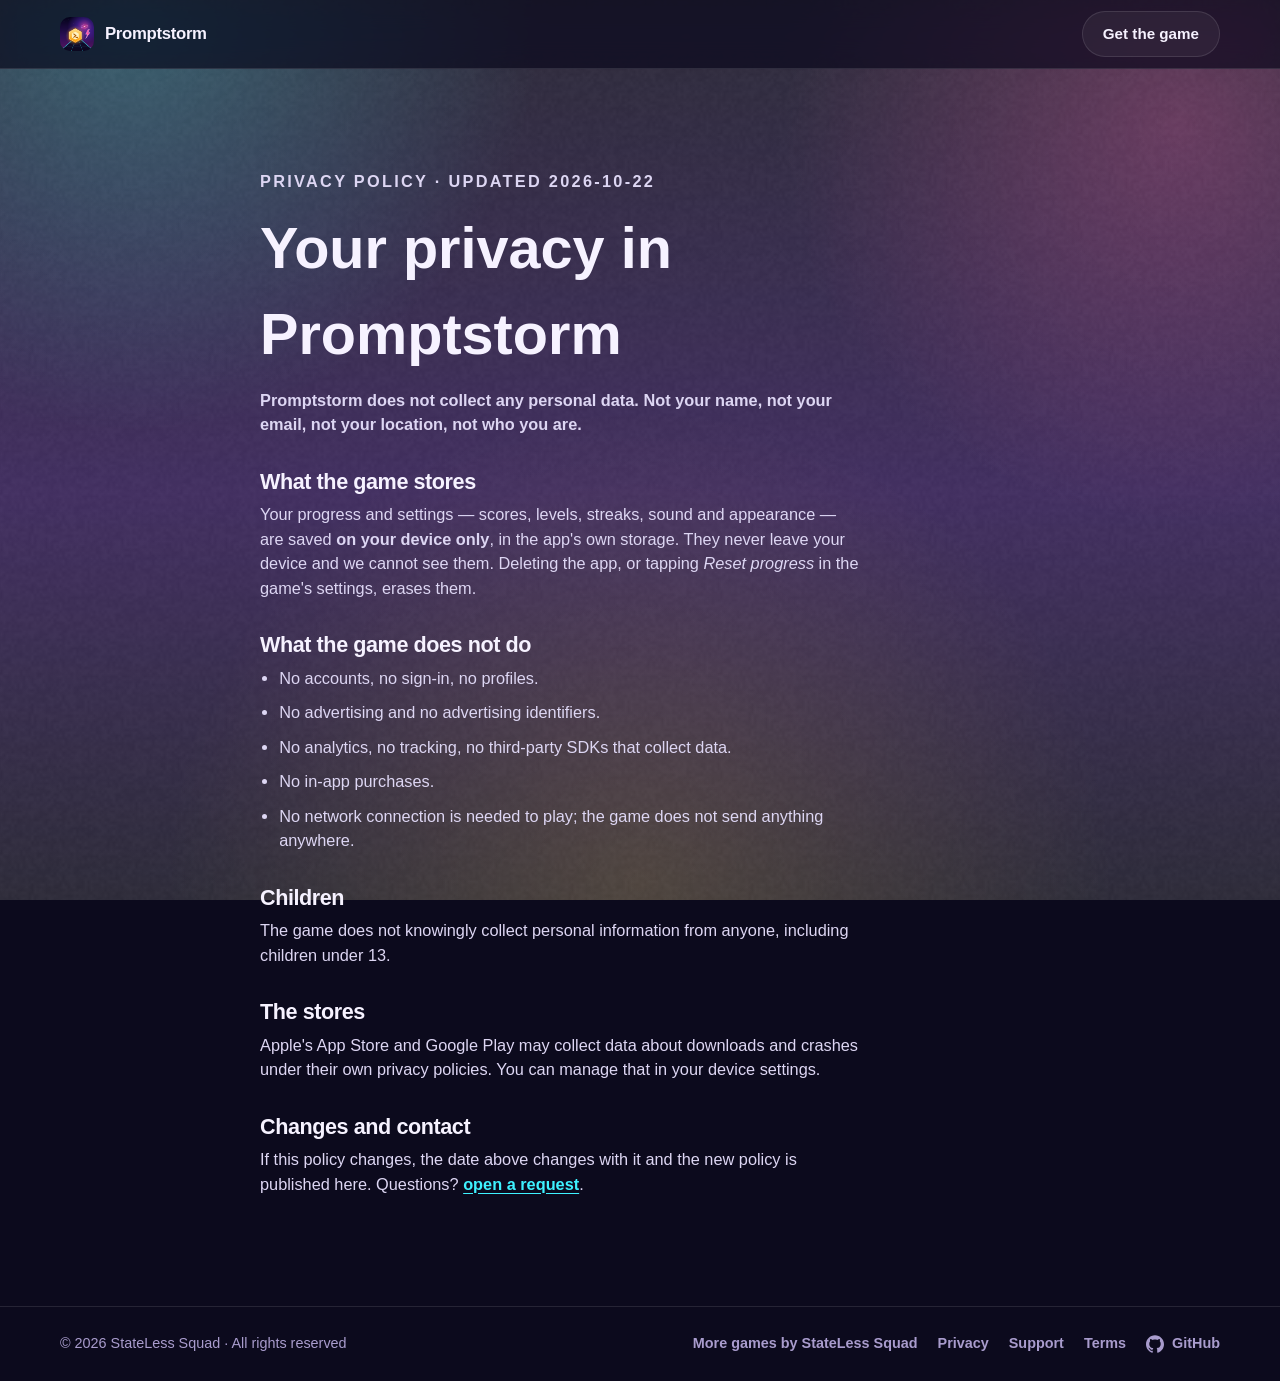
==== commit 9123c9f0: "site: publish Promptstorm" ====
--- a/privacy/index.html
+++ b/privacy/index.html
@@ -84,7 +84,7 @@
   </article></main>
   <footer>
     <div class="wrap">
-      <span>&copy; 2026 StateLess Squad</span>
+      <span>&copy; 2026 StateLess Squad · All rights reserved</span>
       <nav aria-label="Legal">
         <a href="https://statelesssquad.github.io/stateless-squad-game-publisher-public/">More games by StateLess Squad</a>
         <a href="../privacy/">Privacy</a>
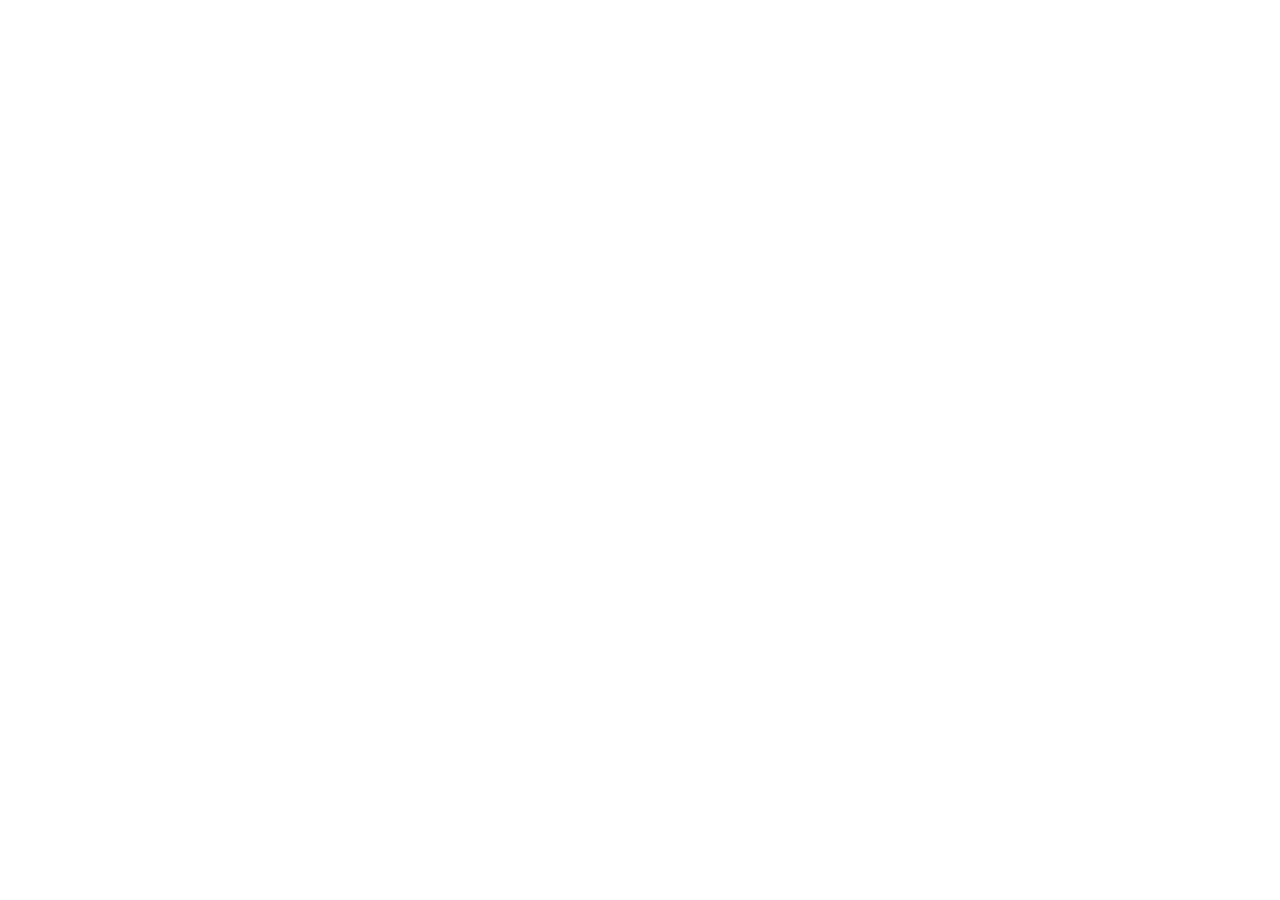
==== commit 3d8b7d94: "Moved to https://www.statelesssquad.com/promptstorm/" ====
--- a/privacy/index.html
+++ b/privacy/index.html
@@ -1,99 +1,13 @@
 <!doctype html>
-<html lang="en" data-theme="dark">
+<html lang="en">
 <head>
-  <meta charset="utf-8">
-  <meta name="viewport" content="width=device-width, initial-scale=1, viewport-fit=cover">
-  <meta name="color-scheme" content="dark">
-  <title>Privacy policy — Promptstorm</title>
-  <meta name="description" content="How Promptstorm by StateLess Squad handles your data: it collects none, and your progress stays on your device.">
-  <meta name="robots" content="index, follow, max-image-preview:large">
-  <meta name="keywords" content="endless runner, 3d runner, coding, developer, ai tokens, startup, neon, arcade, offline game">
-  <link rel="canonical" href="https://statelesssquad.github.io/promptstorm-public/privacy/">
-  <meta property="og:type" content="website">
-  <meta property="og:site_name" content="StateLess Squad">
-  <meta property="og:locale" content="en_US">
-  <meta property="og:title" content="Privacy policy — Promptstorm">
-  <meta property="og:description" content="How Promptstorm by StateLess Squad handles your data: it collects none, and your progress stays on your device.">
-  <meta property="og:image" content="https://statelesssquad.github.io/promptstorm-public/assets/og.png">
-  <meta property="og:image:width" content="1200">
-  <meta property="og:image:height" content="630">
-  <meta property="og:image:alt" content="Promptstorm: Vibe code. Dodge the hype.">
-  <meta property="og:url" content="https://statelesssquad.github.io/promptstorm-public/privacy/">
-  <meta name="twitter:card" content="summary_large_image">
-  <meta name="twitter:title" content="Privacy policy — Promptstorm">
-  <meta name="twitter:description" content="How Promptstorm by StateLess Squad handles your data: it collects none, and your progress stays on your device.">
-  <meta name="twitter:image" content="https://statelesssquad.github.io/promptstorm-public/assets/og.png">
-  <meta name="twitter:image:alt" content="Promptstorm: Vibe code. Dodge the hype.">
-  <meta name="theme-color" content="#0c0a1d">
-  <meta name="apple-mobile-web-app-title" content="Promptstorm">
-  <link rel="manifest" href="../manifest.webmanifest">
-  <link rel="icon" href="../assets/favicon.png">
-  <link rel="apple-touch-icon" href="../assets/icon.png">
-  
-  <link rel="stylesheet" href="../assets/style.css">
-  
+<meta charset="utf-8">
+<title>Promptstorm has moved</title>
+<link rel="canonical" href="https://www.statelesssquad.com/promptstorm/privacy/">
+<meta http-equiv="refresh" content="0; url=https://www.statelesssquad.com/promptstorm/privacy/">
+<script>location.replace("https://www.statelesssquad.com/promptstorm/privacy/" + location.hash)</script>
 </head>
 <body>
-  <svg width="0" height="0" style="position:absolute" aria-hidden="true" focusable="false">
-<symbol id="mark-apple" viewBox="0 0 24 24"><path fill="currentColor" d="M12.152 6.896c-.948 0-2.415-1.078-3.96-1.04-2.04.027-3.91 1.183-4.961 3.014-2.117 3.675-.546 9.103 1.519 12.09 1.013 1.454 2.208 3.09 3.792 3.039 1.52-.065 2.09-.987 3.935-.987 1.831 0 2.35.987 3.96.948 1.637-.026 2.676-1.48 3.676-2.948 1.156-1.688 1.636-3.325 1.662-3.415-.039-.013-3.182-1.221-3.22-4.857-.026-3.04 2.48-4.494 2.597-4.559-1.429-2.09-3.623-2.324-4.39-2.376-2-.156-3.675 1.09-4.61 1.09zM15.53 3.83c.843-1.012 1.4-2.427 1.245-3.83-1.207.052-2.662.805-3.532 1.818-.78.896-1.454 2.338-1.273 3.714 1.338.104 2.715-.688 3.559-1.701"/></symbol>
-<symbol id="mark-play" viewBox="0 0 24 24"><path fill="#00A0FF" d="M1.1 1.4C1 1.7 1 2.1 1 2.6v18.8c0 .5 0 .9.1 1.2l.1.1L12 12l.1-.1L1.2 1.3l-.1.1z"/><path fill="#FFD400" d="M15.1 8.4l-3.1-3.1-.1.1L4.3 13l.1.1 7.6 7.6 3.1-3.1c.8-.8.8-2 0-2.8l-3-2.7z"/><path fill="#F342A9" d="M15.1 8.4L12 5.3 1.1 16.2c.2.2.4.3.7.5l11.2-6.3 2.1-2z"/><path fill="#20A5F7" d="M15.1 15.2L3.9 9.9c-.3-.2-.5-.3-.7-.5L15 1.6c.9-.8 1.6-.5 2 .1l6.9 6.9c.8.8.8 2 0 2.8l-6.8 6.8z"/></symbol>
-<symbol id="mark-web" viewBox="0 0 24 24"><path fill="currentColor" d="M12 2a10 10 0 1 0 0 20 10 10 0 0 0 0-20Zm6.9 6h-3a15.7 15.7 0 0 0-1.4-3.6A8 8 0 0 1 18.9 8ZM12 4.1c.8 1.1 1.5 2.4 1.9 3.9h-3.8c.4-1.5 1.1-2.8 1.9-3.9ZM4.3 14a8.2 8.2 0 0 1 0-4h3.4a16.5 16.5 0 0 0 0 4H4.3Zm.8 2h3a15.7 15.7 0 0 0 1.4 3.6A8 8 0 0 1 5.1 16Zm3-8h-3a8 8 0 0 1 4.4-3.6A15.7 15.7 0 0 0 8.1 8ZM12 19.9c-.8-1.1-1.5-2.4-1.9-3.9h3.8c-.4 1.5-1.1 2.8-1.9 3.9Zm2.3-5.9H9.7a14.7 14.7 0 0 1 0-4h4.6a14.7 14.7 0 0 1 0 4Zm.3 5.6a15.7 15.7 0 0 0 1.4-3.6h3a8 8 0 0 1-4.4 3.6Zm1.7-5.6a16.5 16.5 0 0 0 0-4h3.4a8.2 8.2 0 0 1 0 4h-3.4Z"/></symbol>
-<symbol id="mark-github" viewBox="0 0 24 24"><path fill="currentColor" d="M12 .297c-6.63 0-12 5.373-12 12 0 5.303 3.438 9.8 8.205 11.385.6.113.82-.258.82-.577 0-.285-.01-1.04-.015-2.04-3.338.724-4.042-1.61-4.042-1.61C4.422 18.07 3.633 17.7 3.633 17.7c-1.087-.744.084-.729.084-.729 1.205.084 1.838 1.236 1.838 1.236 1.07 1.835 2.809 1.305 3.495.998.108-.776.417-1.305.76-1.605-2.665-.3-5.466-1.332-5.466-5.93 0-1.31.465-2.38 1.235-3.22-.135-.303-.54-1.523.105-3.176 0 0 1.005-.322 3.3 1.23.96-.267 1.98-.399 3-.405 1.02.006 2.04.138 3 .405 2.28-1.552 3.285-1.23 3.285-1.23.645 1.653.24 2.873.12 3.176.765.84 1.23 1.91 1.23 3.22 0 4.61-2.805 5.625-5.475 5.92.42.36.81 1.096.81 2.22 0 1.606-.015 2.896-.015 3.286 0 .315.21.69.825.57C20.565 22.092 24 17.592 24 12.297c0-6.627-5.373-12-12-12"/></symbol>
-</svg>
-  <div class="aurora" aria-hidden="true"></div>
-  <div class="grain" aria-hidden="true"></div>
-  <header class="nav">
-    <div class="wrap">
-      <a class="logo" href="../">
-        <img src="../assets/icon.png" alt="" width="34" height="34">
-        Promptstorm
-      </a>
-      <a class="btn btn-ghost" href="../#get">Get the game</a>
-    </div>
-  </header>
-  <main id="top"><article class="legal">
-    <div class="wrap narrow">
-      <p class="eyebrow">Privacy policy · updated 2026-10-22</p>
-      <h1>Your privacy in Promptstorm</h1>
-      <p class="lede">Promptstorm does not collect any personal data. Not your name, not your email, not your location, not who you are.</p>
-
-      <h2>What the game stores</h2>
-      <p>Your progress and settings — scores, levels, streaks, sound and appearance — are saved <strong>on your device only</strong>, in the app's own storage. They never leave your device and we cannot see them. Deleting the app, or tapping <em>Reset progress</em> in the game's settings, erases them.</p>
-
-      <h2>What the game does not do</h2>
-      <ul>
-        <li>No accounts, no sign-in, no profiles.</li>
-        <li>No advertising and no advertising identifiers.</li>
-        <li>No analytics, no tracking, no third-party SDKs that collect data.</li>
-        <li>No in-app purchases.</li>
-        <li>No network connection is needed to play; the game does not send anything anywhere.</li>
-      </ul>
-
-      
-      
-      
-
-      <h2>Children</h2><p>The game does not knowingly collect personal information from anyone, including children under 13.</p>
-
-      <h2>The stores</h2>
-      <p>Apple's App Store and Google Play may collect data about downloads and crashes under their own privacy policies. You can manage that in your device settings.</p>
-
-      <h2>Changes and contact</h2>
-      <p>If this policy changes, the date above changes with it and the new policy is published here. Questions? <a href="https://github.com/StatelessSquad/promptstorm-public/issues" rel="noopener">open a request</a>.</p>
-    </div>
-  </article></main>
-  <footer>
-    <div class="wrap">
-      <span>&copy; 2026 StateLess Squad · All rights reserved</span>
-      <nav aria-label="Legal">
-        <a href="https://statelesssquad.github.io/stateless-squad-game-publisher-public/">More games by StateLess Squad</a>
-        <a href="../privacy/">Privacy</a>
-        <a href="../support/">Support</a>
-        <a href="../terms/">Terms</a>
-        <a href="https://github.com/StatelessSquad/promptstorm-public"><svg class="mark" aria-hidden="true"><use href="#mark-github"/></svg>GitHub</a>
-      </nav>
-    </div>
-  </footer>
-  <script src="../assets/app.js" defer></script>
+<p>Promptstorm has moved to <a href="https://www.statelesssquad.com/promptstorm/privacy/">https://www.statelesssquad.com/promptstorm/privacy/</a>.</p>
 </body>
 </html>
